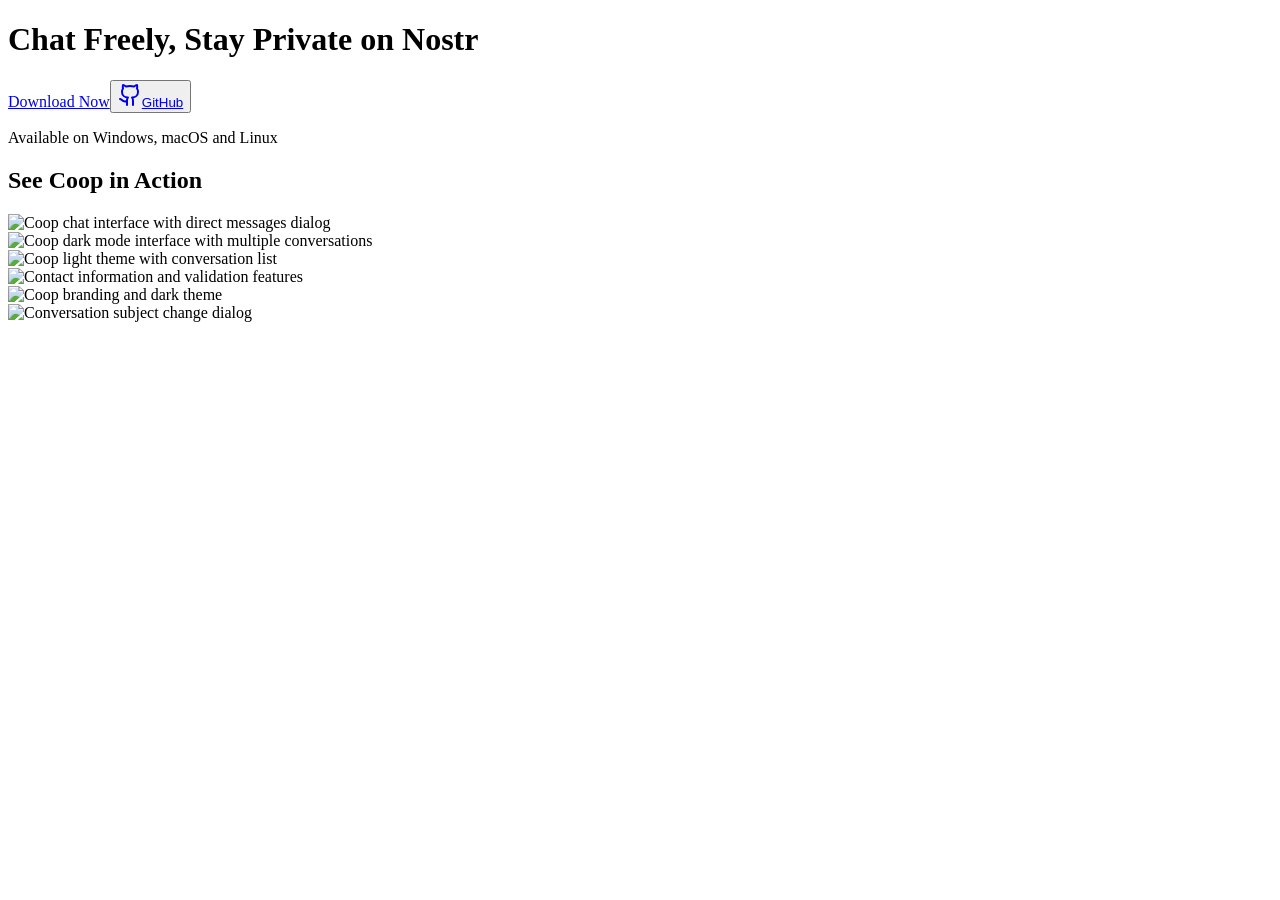
==== out/index.html @ e95bdb91 "." ====
<!DOCTYPE html><html lang="en"><head><meta charSet="utf-8"/><meta name="viewport" content="width=device-width, initial-scale=1"/><link rel="preload" href="/_next/static/media/028c0d39d2e8f589-s.p.woff2" as="font" crossorigin="" type="font/woff2"/><link rel="preload" href="/_next/static/media/5b01f339abf2f1a5.p.woff2" as="font" crossorigin="" type="font/woff2"/><link rel="preload" as="image" href="/screenshots/screenshot-1.png"/><link rel="preload" as="image" href="/screenshots/screenshot-2.png"/><link rel="preload" as="image" href="/screenshots/screenshot-3.png"/><link rel="preload" as="image" href="/screenshots/screenshot-6.png"/><link rel="preload" as="image" href="/screenshots/screenshot-7.png"/><link rel="preload" as="image" href="/screenshots/screenshot-9.png"/><link rel="stylesheet" href="/_next/static/css/0478dc2265b1aeef.css" data-precedence="next"/><link rel="preload" as="script" fetchPriority="low" href="/_next/static/chunks/webpack-ebae457ff4725a7f.js"/><script src="/_next/static/chunks/8490244b-0fd47197f55ae511.js" async=""></script><script src="/_next/static/chunks/571-026e0413d0507c81.js" async=""></script><script src="/_next/static/chunks/main-app-5d0dd6c0edaa45dc.js" async=""></script><script src="/_next/static/chunks/app/page-31d18d0c1e6ae4a9.js" async=""></script><meta name="next-size-adjust" content=""/><title>v0 App</title><meta name="description" content="Created with v0"/><meta name="generator" content="v0.dev"/><style>
html {
  font-family: 'GeistSans', 'GeistSans Fallback';
  --font-sans: __variable_fb8f2c;
  --font-mono: __variable_f910ec;
}
        </style><script src="/_next/static/chunks/polyfills-42372ed130431b0a.js" noModule=""></script></head><body><div class="min-h-screen bg-neutral-50 text-black overflow-hidden relative"><div class="fixed inset-0 opacity-8"><div class="absolute inset-0" style="background-image:url(&#x27;/logo.svg&#x27;);background-size:60px 60px;background-repeat:repeat;transform:rotate(15deg) scale(1.2);transform-origin:center"></div></div><div class="fixed inset-0 bg-neutral-50/80"></div><main class="relative z-10 flex flex-col items-center justify-center min-h-screen px-6 text-center"><div class="max-w-4xl mx-auto"><h1 class="text-2xl md:text-4xl font-black mb-12 leading-tight text-black">Chat Freely,<!-- --> <span class="text-[#FFE629] bg-black px-2 py-1 rounded">Stay Private</span> <!-- -->on Nostr</h1><div class="flex flex-col sm:flex-row gap-2 items-center justify-center mb-6"><a data-slot="button" class="inline-flex items-center justify-center gap-2 whitespace-nowrap disabled:pointer-events-none disabled:opacity-50 [&amp;_svg]:pointer-events-none [&amp;_svg:not([class*=&#x27;size-&#x27;])]:size-4 shrink-0 [&amp;_svg]:shrink-0 outline-none focus-visible:border-ring focus-visible:ring-ring/50 focus-visible:ring-[3px] aria-invalid:ring-destructive/20 dark:aria-invalid:ring-destructive/40 aria-invalid:border-destructive h-10 has-[&gt;svg]:px-4 bg-[#FFE629] hover:bg-[#e6cf24] text-black hover:text-black font-bold text-xl px-12 py-6 rounded-full shadow-2xl transform hover:scale-105 transition-all duration-200 border-2 border-black" href="https://github.com/lumehq/coop/releases/latest">Download Now</a><button data-slot="button" class="inline-flex items-center justify-center gap-2 whitespace-nowrap disabled:pointer-events-none disabled:opacity-50 [&amp;_svg]:pointer-events-none [&amp;_svg:not([class*=&#x27;size-&#x27;])]:size-4 shrink-0 [&amp;_svg]:shrink-0 outline-none focus-visible:border-ring focus-visible:ring-ring/50 focus-visible:ring-[3px] aria-invalid:ring-destructive/20 dark:aria-invalid:ring-destructive/40 aria-invalid:border-destructive dark:bg-input/30 dark:border-input dark:hover:bg-input/50 h-10 has-[&gt;svg]:px-4 bg-black hover:bg-neutral-800 text-white hover:text-white font-bold text-xl px-8 py-6 rounded-full shadow-2xl transform hover:scale-105 transition-all duration-200 border-2 border-black"><a href="https://github.com/lumehq/coop/"><svg xmlns="http://www.w3.org/2000/svg" width="24" height="24" viewBox="0 0 24 24" fill="none" stroke="currentColor" stroke-width="2" stroke-linecap="round" stroke-linejoin="round" class="lucide lucide-github mr-2 h-6 w-6"><path d="M15 22v-4a4.8 4.8 0 0 0-1-3.5c3 0 6-2 6-5.5.08-1.25-.27-2.48-1-3.5.28-1.15.28-2.35 0-3.5 0 0-1 0-3 1.5-2.64-.5-5.36-.5-8 0C6 2 5 2 5 2c-.3 1.15-.3 2.35 0 3.5A5.403 5.403 0 0 0 4 9c0 3.5 3 5.5 6 5.5-.39.49-.68 1.05-.85 1.65-.17.6-.22 1.23-.15 1.85v4"></path><path d="M9 18c-4.51 2-5-2-7-2"></path></svg>GitHub</a></button></div><p class="text-neutral-600 text-xs mt-4">Available on Windows, macOS and Linux</p></div></main><section class="relative z-10 -mt-32 px-6 pb-20"><div class="max-w-7xl mx-auto"><h2 class="text-2xl md:text-3xl font-black text-center mb-8 text-black">See Coop in Action</h2><div class="grid grid-cols-1 md:grid-cols-2 lg:grid-cols-3 gap-8"><div class="group cursor-pointer"><div class="bg-white rounded-2xl shadow-xl overflow-hidden border-2 border-black/10"><img src="/screenshots/screenshot-1.png" alt="Coop chat interface with direct messages dialog" class="w-full h-auto"/></div></div><div class="group cursor-pointer"><div class="bg-white rounded-2xl shadow-xl overflow-hidden border-2 border-black/10"><img src="/screenshots/screenshot-2.png" alt="Coop dark mode interface with multiple conversations" class="w-full h-auto"/></div></div><div class="group cursor-pointer"><div class="bg-white rounded-2xl shadow-xl overflow-hidden border-2 border-black/10"><img src="/screenshots/screenshot-3.png" alt="Coop light theme with conversation list" class="w-full h-auto"/></div></div><div class="group cursor-pointer"><div class="bg-white rounded-2xl shadow-xl overflow-hidden border-2 border-black/10"><img src="/screenshots/screenshot-6.png" alt="Contact information and validation features" class="w-full h-auto"/></div></div><div class="group cursor-pointer"><div class="bg-white rounded-2xl shadow-xl overflow-hidden border-2 border-black/10"><img src="/screenshots/screenshot-7.png" alt="Coop branding and dark theme" class="w-full h-auto"/></div></div><div class="group cursor-pointer"><div class="bg-white rounded-2xl shadow-xl overflow-hidden border-2 border-black/10"><img src="/screenshots/screenshot-9.png" alt="Conversation subject change dialog" class="w-full h-auto"/></div></div></div></div></section></div><script src="/_next/static/chunks/webpack-ebae457ff4725a7f.js" async=""></script><script>(self.__next_f=self.__next_f||[]).push([0])</script><script>self.__next_f.push([1,"1:\"$Sreact.fragment\"\n2:I[464,[],\"\"]\n3:I[6950,[],\"\"]\n4:I[9713,[\"974\",\"static/chunks/app/page-31d18d0c1e6ae4a9.js\"],\"\"]\n5:I[4880,[],\"OutletBoundary\"]\n8:I[4880,[],\"ViewportBoundary\"]\na:I[4880,[],\"MetadataBoundary\"]\nc:I[6751,[],\"\"]\n:HL[\"/_next/static/media/028c0d39d2e8f589-s.p.woff2\",\"font\",{\"crossOrigin\":\"\",\"type\":\"font/woff2\"}]\n:HL[\"/_next/static/media/5b01f339abf2f1a5.p.woff2\",\"font\",{\"crossOrigin\":\"\",\"type\":\"font/woff2\"}]\n:HL[\"/_next/static/css/0478dc2265b1aeef.css\",\"style\"]\n"])</script><script>self.__next_f.push([1,"0:{\"P\":null,\"b\":\"ntquS0pZOosg8OshPXgup\",\"p\":\"\",\"c\":[\"\",\"\"],\"i\":false,\"f\":[[[\"\",{\"children\":[\"__PAGE__\",{}]},\"$undefined\",\"$undefined\",true],[\"\",[\"$\",\"$1\",\"c\",{\"children\":[[[\"$\",\"link\",\"0\",{\"rel\":\"stylesheet\",\"href\":\"/_next/static/css/0478dc2265b1aeef.css\",\"precedence\":\"next\",\"crossOrigin\":\"$undefined\",\"nonce\":\"$undefined\"}]],[\"$\",\"html\",null,{\"lang\":\"en\",\"children\":[[\"$\",\"head\",null,{\"children\":[\"$\",\"style\",null,{\"children\":\"\\nhtml {\\n  font-family: 'GeistSans', 'GeistSans Fallback';\\n  --font-sans: __variable_fb8f2c;\\n  --font-mono: __variable_f910ec;\\n}\\n        \"}]}],[\"$\",\"body\",null,{\"children\":[\"$\",\"$L2\",null,{\"parallelRouterKey\":\"children\",\"error\":\"$undefined\",\"errorStyles\":\"$undefined\",\"errorScripts\":\"$undefined\",\"template\":[\"$\",\"$L3\",null,{}],\"templateStyles\":\"$undefined\",\"templateScripts\":\"$undefined\",\"notFound\":[[[\"$\",\"title\",null,{\"children\":\"404: This page could not be found.\"}],[\"$\",\"div\",null,{\"style\":{\"fontFamily\":\"system-ui,\\\"Segoe UI\\\",Roboto,Helvetica,Arial,sans-serif,\\\"Apple Color Emoji\\\",\\\"Segoe UI Emoji\\\"\",\"height\":\"100vh\",\"textAlign\":\"center\",\"display\":\"flex\",\"flexDirection\":\"column\",\"alignItems\":\"center\",\"justifyContent\":\"center\"},\"children\":[\"$\",\"div\",null,{\"children\":[[\"$\",\"style\",null,{\"dangerouslySetInnerHTML\":{\"__html\":\"body{color:#000;background:#fff;margin:0}.next-error-h1{border-right:1px solid rgba(0,0,0,.3)}@media (prefers-color-scheme:dark){body{color:#fff;background:#000}.next-error-h1{border-right:1px solid rgba(255,255,255,.3)}}\"}}],[\"$\",\"h1\",null,{\"className\":\"next-error-h1\",\"style\":{\"display\":\"inline-block\",\"margin\":\"0 20px 0 0\",\"padding\":\"0 23px 0 0\",\"fontSize\":24,\"fontWeight\":500,\"verticalAlign\":\"top\",\"lineHeight\":\"49px\"},\"children\":404}],[\"$\",\"div\",null,{\"style\":{\"display\":\"inline-block\"},\"children\":[\"$\",\"h2\",null,{\"style\":{\"fontSize\":14,\"fontWeight\":400,\"lineHeight\":\"49px\",\"margin\":0},\"children\":\"This page could not be found.\"}]}]]}]}]],[]],\"forbidden\":\"$undefined\",\"unauthorized\":\"$undefined\"}]}]]}]]}],{\"children\":[\"__PAGE__\",[\"$\",\"$1\",\"c\",{\"children\":[[\"$\",\"div\",null,{\"className\":\"min-h-screen bg-neutral-50 text-black overflow-hidden relative\",\"children\":[[\"$\",\"div\",null,{\"className\":\"fixed inset-0 opacity-8\",\"children\":[\"$\",\"div\",null,{\"className\":\"absolute inset-0\",\"style\":{\"backgroundImage\":\"url('/logo.svg')\",\"backgroundSize\":\"60px 60px\",\"backgroundRepeat\":\"repeat\",\"transform\":\"rotate(15deg) scale(1.2)\",\"transformOrigin\":\"center\"}}]}],[\"$\",\"div\",null,{\"className\":\"fixed inset-0 bg-neutral-50/80\"}],[\"$\",\"main\",null,{\"className\":\"relative z-10 flex flex-col items-center justify-center min-h-screen px-6 text-center\",\"children\":[\"$\",\"div\",null,{\"className\":\"max-w-4xl mx-auto\",\"children\":[[\"$\",\"h1\",null,{\"className\":\"text-2xl md:text-4xl font-black mb-12 leading-tight text-black\",\"children\":[\"Chat Freely,\",\" \",[\"$\",\"span\",null,{\"className\":\"text-[#FFE629] bg-black px-2 py-1 rounded\",\"children\":\"Stay Private\"}],\" \",\"on Nostr\"]}],[\"$\",\"div\",null,{\"className\":\"flex flex-col sm:flex-row gap-2 items-center justify-center mb-6\",\"children\":[[\"$\",\"$L4\",null,{\"href\":\"https://github.com/lumehq/coop/releases/latest\",\"children\":\"Download Now\",\"data-slot\":\"button\",\"className\":\"inline-flex items-center justify-center gap-2 whitespace-nowrap disabled:pointer-events-none disabled:opacity-50 [\u0026_svg]:pointer-events-none [\u0026_svg:not([class*='size-'])]:size-4 shrink-0 [\u0026_svg]:shrink-0 outline-none focus-visible:border-ring focus-visible:ring-ring/50 focus-visible:ring-[3px] aria-invalid:ring-destructive/20 dark:aria-invalid:ring-destructive/40 aria-invalid:border-destructive h-10 has-[\u003esvg]:px-4 bg-[#FFE629] hover:bg-[#e6cf24] text-black hover:text-black font-bold text-xl px-12 py-6 rounded-full shadow-2xl transform hover:scale-105 transition-all duration-200 border-2 border-black\",\"ref\":null}],[\"$\",\"button\",null,{\"data-slot\":\"button\",\"className\":\"inline-flex items-center justify-center gap-2 whitespace-nowrap disabled:pointer-events-none disabled:opacity-50 [\u0026_svg]:pointer-events-none [\u0026_svg:not([class*='size-'])]:size-4 shrink-0 [\u0026_svg]:shrink-0 outline-none focus-visible:border-ring focus-visible:ring-ring/50 focus-visible:ring-[3px] aria-invalid:ring-destructive/20 dark:aria-invalid:ring-destructive/40 aria-invalid:border-destructive dark:bg-input/30 dark:border-input dark:hover:bg-input/50 h-10 has-[\u003esvg]:px-4 bg-black hover:bg-neutral-800 text-white hover:text-white font-bold text-xl px-8 py-6 rounded-full shadow-2xl transform hover:scale-105 transition-all duration-200 border-2 border-black\",\"children\":[\"$\",\"$L4\",null,{\"href\":\"https://github.com/lumehq/coop/\",\"children\":[[\"$\",\"svg\",null,{\"ref\":\"$undefined\",\"xmlns\":\"http://www.w3.org/2000/svg\",\"width\":24,\"height\":24,\"viewBox\":\"0 0 24 24\",\"fill\":\"none\",\"stroke\":\"currentColor\",\"strokeWidth\":2,\"strokeLinecap\":\"round\",\"strokeLinejoin\":\"round\",\"className\":\"lucide lucide-github mr-2 h-6 w-6\",\"children\":[[\"$\",\"path\",\"tonef\",{\"d\":\"M15 22v-4a4.8 4.8 0 0 0-1-3.5c3 0 6-2 6-5.5.08-1.25-.27-2.48-1-3.5.28-1.15.28-2.35 0-3.5 0 0-1 0-3 1.5-2.64-.5-5.36-.5-8 0C6 2 5 2 5 2c-.3 1.15-.3 2.35 0 3.5A5.403 5.403 0 0 0 4 9c0 3.5 3 5.5 6 5.5-.39.49-.68 1.05-.85 1.65-.17.6-.22 1.23-.15 1.85v4\"}],[\"$\",\"path\",\"9comsn\",{\"d\":\"M9 18c-4.51 2-5-2-7-2\"}],\"$undefined\"]}],\"GitHub\"]}]}]]}],[\"$\",\"p\",null,{\"className\":\"text-neutral-600 text-xs mt-4\",\"children\":\"Available on Windows, macOS and Linux\"}]]}]}],[\"$\",\"section\",null,{\"className\":\"relative z-10 -mt-32 px-6 pb-20\",\"children\":[\"$\",\"div\",null,{\"className\":\"max-w-7xl mx-auto\",\"children\":[[\"$\",\"h2\",null,{\"className\":\"text-2xl md:text-3xl font-black text-center mb-8 text-black\",\"children\":\"See Coop in Action\"}],[\"$\",\"div\",null,{\"className\":\"grid grid-cols-1 md:grid-cols-2 lg:grid-cols-3 gap-8\",\"children\":[[\"$\",\"div\",null,{\"className\":\"group cursor-pointer\",\"children\":[\"$\",\"div\",null,{\"className\":\"bg-white rounded-2xl shadow-xl overflow-hidden border-2 border-black/10\",\"children\":[\"$\",\"img\",null,{\"src\":\"/screenshots/screenshot-1.png\",\"alt\":\"Coop chat interface with direct messages dialog\",\"className\":\"w-full h-auto\"}]}]}],[\"$\",\"div\",null,{\"className\":\"group cursor-pointer\",\"children\":[\"$\",\"div\",null,{\"className\":\"bg-white rounded-2xl shadow-xl overflow-hidden border-2 border-black/10\",\"children\":[\"$\",\"img\",null,{\"src\":\"/screenshots/screenshot-2.png\",\"alt\":\"Coop dark mode interface with multiple conversations\",\"className\":\"w-full h-auto\"}]}]}],[\"$\",\"div\",null,{\"className\":\"group cursor-pointer\",\"children\":[\"$\",\"div\",null,{\"className\":\"bg-white rounded-2xl shadow-xl overflow-hidden border-2 border-black/10\",\"children\":[\"$\",\"img\",null,{\"src\":\"/screenshots/screenshot-3.png\",\"alt\":\"Coop light theme with conversation list\",\"className\":\"w-full h-auto\"}]}]}],[\"$\",\"div\",null,{\"className\":\"group cursor-pointer\",\"children\":[\"$\",\"div\",null,{\"className\":\"bg-white rounded-2xl shadow-xl overflow-hidden border-2 border-black/10\",\"children\":[\"$\",\"img\",null,{\"src\":\"/screenshots/screenshot-6.png\",\"alt\":\"Contact information and validation features\",\"className\":\"w-full h-auto\"}]}]}],[\"$\",\"div\",null,{\"className\":\"group cursor-pointer\",\"children\":[\"$\",\"div\",null,{\"className\":\"bg-white rounded-2xl shadow-xl overflow-hidden border-2 border-black/10\",\"children\":[\"$\",\"img\",null,{\"src\":\"/screenshots/screenshot-7.png\",\"alt\":\"Coop branding and dark theme\",\"className\":\"w-full h-auto\"}]}]}],[\"$\",\"div\",null,{\"className\":\"group cursor-pointer\",\"children\":[\"$\",\"div\",null,{\"className\":\"bg-white rounded-2xl shadow-xl overflow-hidden border-2 border-black/10\",\"children\":[\"$\",\"img\",null,{\"src\":\"/screenshots/screenshot-9.png\",\"alt\":\"Conversation subject change dialog\",\"className\":\"w-full h-auto\"}]}]}]]}]]}]}]]}],\"$undefined\",null,[\"$\",\"$L5\",null,{\"children\":[\"$L6\",\"$L7\",null]}]]}],{},null,false]},null,false],[\"$\",\"$1\",\"h\",{\"children\":[null,[\"$\",\"$1\",\"sdd0QZXU-H7Oq3uUGcKxk\",{\"children\":[[\"$\",\"$L8\",null,{\"children\":\"$L9\"}],[\"$\",\"meta\",null,{\"name\":\"next-size-adjust\",\"content\":\"\"}]]}],[\"$\",\"$La\",null,{\"children\":\"$Lb\"}]]}],false]],\"m\":\"$undefined\",\"G\":[\"$c\",\"$undefined\"],\"s\":false,\"S\":true}\n"])</script><script>self.__next_f.push([1,"9:[[\"$\",\"meta\",\"0\",{\"charSet\":\"utf-8\"}],[\"$\",\"meta\",\"1\",{\"name\":\"viewport\",\"content\":\"width=device-width, initial-scale=1\"}]]\n6:null\n"])</script><script>self.__next_f.push([1,"7:null\nb:[[\"$\",\"title\",\"0\",{\"children\":\"v0 App\"}],[\"$\",\"meta\",\"1\",{\"name\":\"description\",\"content\":\"Created with v0\"}],[\"$\",\"meta\",\"2\",{\"name\":\"generator\",\"content\":\"v0.dev\"}]]\n"])</script></body></html>
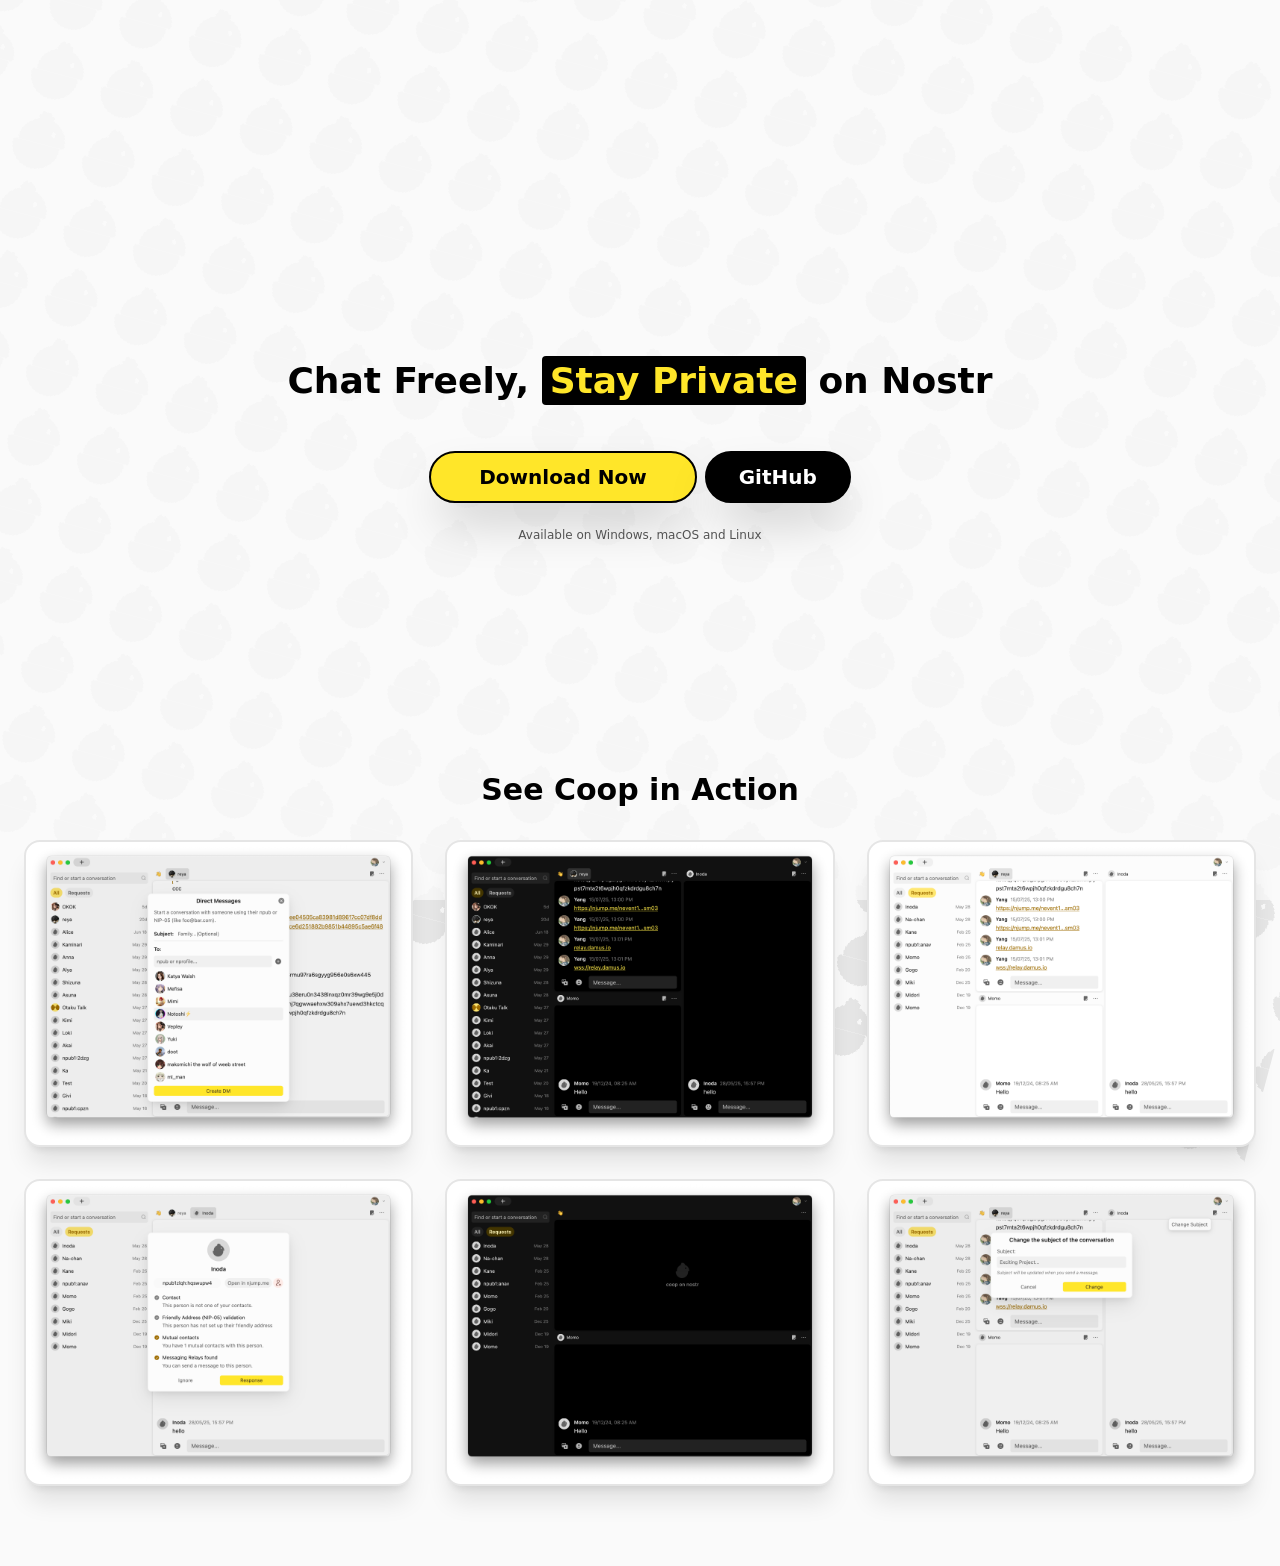
==== commit d8793112: "." ====
--- a/out/index.html
+++ b/out/index.html
@@ -1,7 +1 @@
-<!DOCTYPE html><html lang="en"><head><meta charSet="utf-8"/><meta name="viewport" content="width=device-width, initial-scale=1"/><link rel="preload" href="/_next/static/media/028c0d39d2e8f589-s.p.woff2" as="font" crossorigin="" type="font/woff2"/><link rel="preload" href="/_next/static/media/5b01f339abf2f1a5.p.woff2" as="font" crossorigin="" type="font/woff2"/><link rel="preload" as="image" href="/screenshots/screenshot-1.png"/><link rel="preload" as="image" href="/screenshots/screenshot-2.png"/><link rel="preload" as="image" href="/screenshots/screenshot-3.png"/><link rel="preload" as="image" href="/screenshots/screenshot-6.png"/><link rel="preload" as="image" href="/screenshots/screenshot-7.png"/><link rel="preload" as="image" href="/screenshots/screenshot-9.png"/><link rel="stylesheet" href="/_next/static/css/0478dc2265b1aeef.css" data-precedence="next"/><link rel="preload" as="script" fetchPriority="low" href="/_next/static/chunks/webpack-ebae457ff4725a7f.js"/><script src="/_next/static/chunks/8490244b-0fd47197f55ae511.js" async=""></script><script src="/_next/static/chunks/571-026e0413d0507c81.js" async=""></script><script src="/_next/static/chunks/main-app-5d0dd6c0edaa45dc.js" async=""></script><script src="/_next/static/chunks/app/page-31d18d0c1e6ae4a9.js" async=""></script><meta name="next-size-adjust" content=""/><title>v0 App</title><meta name="description" content="Created with v0"/><meta name="generator" content="v0.dev"/><style>
-html {
-  font-family: 'GeistSans', 'GeistSans Fallback';
-  --font-sans: __variable_fb8f2c;
-  --font-mono: __variable_f910ec;
-}
-        </style><script src="/_next/static/chunks/polyfills-42372ed130431b0a.js" noModule=""></script></head><body><div class="min-h-screen bg-neutral-50 text-black overflow-hidden relative"><div class="fixed inset-0 opacity-8"><div class="absolute inset-0" style="background-image:url(&#x27;/logo.svg&#x27;);background-size:60px 60px;background-repeat:repeat;transform:rotate(15deg) scale(1.2);transform-origin:center"></div></div><div class="fixed inset-0 bg-neutral-50/80"></div><main class="relative z-10 flex flex-col items-center justify-center min-h-screen px-6 text-center"><div class="max-w-4xl mx-auto"><h1 class="text-2xl md:text-4xl font-black mb-12 leading-tight text-black">Chat Freely,<!-- --> <span class="text-[#FFE629] bg-black px-2 py-1 rounded">Stay Private</span> <!-- -->on Nostr</h1><div class="flex flex-col sm:flex-row gap-2 items-center justify-center mb-6"><a data-slot="button" class="inline-flex items-center justify-center gap-2 whitespace-nowrap disabled:pointer-events-none disabled:opacity-50 [&amp;_svg]:pointer-events-none [&amp;_svg:not([class*=&#x27;size-&#x27;])]:size-4 shrink-0 [&amp;_svg]:shrink-0 outline-none focus-visible:border-ring focus-visible:ring-ring/50 focus-visible:ring-[3px] aria-invalid:ring-destructive/20 dark:aria-invalid:ring-destructive/40 aria-invalid:border-destructive h-10 has-[&gt;svg]:px-4 bg-[#FFE629] hover:bg-[#e6cf24] text-black hover:text-black font-bold text-xl px-12 py-6 rounded-full shadow-2xl transform hover:scale-105 transition-all duration-200 border-2 border-black" href="https://github.com/lumehq/coop/releases/latest">Download Now</a><button data-slot="button" class="inline-flex items-center justify-center gap-2 whitespace-nowrap disabled:pointer-events-none disabled:opacity-50 [&amp;_svg]:pointer-events-none [&amp;_svg:not([class*=&#x27;size-&#x27;])]:size-4 shrink-0 [&amp;_svg]:shrink-0 outline-none focus-visible:border-ring focus-visible:ring-ring/50 focus-visible:ring-[3px] aria-invalid:ring-destructive/20 dark:aria-invalid:ring-destructive/40 aria-invalid:border-destructive dark:bg-input/30 dark:border-input dark:hover:bg-input/50 h-10 has-[&gt;svg]:px-4 bg-black hover:bg-neutral-800 text-white hover:text-white font-bold text-xl px-8 py-6 rounded-full shadow-2xl transform hover:scale-105 transition-all duration-200 border-2 border-black"><a href="https://github.com/lumehq/coop/"><svg xmlns="http://www.w3.org/2000/svg" width="24" height="24" viewBox="0 0 24 24" fill="none" stroke="currentColor" stroke-width="2" stroke-linecap="round" stroke-linejoin="round" class="lucide lucide-github mr-2 h-6 w-6"><path d="M15 22v-4a4.8 4.8 0 0 0-1-3.5c3 0 6-2 6-5.5.08-1.25-.27-2.48-1-3.5.28-1.15.28-2.35 0-3.5 0 0-1 0-3 1.5-2.64-.5-5.36-.5-8 0C6 2 5 2 5 2c-.3 1.15-.3 2.35 0 3.5A5.403 5.403 0 0 0 4 9c0 3.5 3 5.5 6 5.5-.39.49-.68 1.05-.85 1.65-.17.6-.22 1.23-.15 1.85v4"></path><path d="M9 18c-4.51 2-5-2-7-2"></path></svg>GitHub</a></button></div><p class="text-neutral-600 text-xs mt-4">Available on Windows, macOS and Linux</p></div></main><section class="relative z-10 -mt-32 px-6 pb-20"><div class="max-w-7xl mx-auto"><h2 class="text-2xl md:text-3xl font-black text-center mb-8 text-black">See Coop in Action</h2><div class="grid grid-cols-1 md:grid-cols-2 lg:grid-cols-3 gap-8"><div class="group cursor-pointer"><div class="bg-white rounded-2xl shadow-xl overflow-hidden border-2 border-black/10"><img src="/screenshots/screenshot-1.png" alt="Coop chat interface with direct messages dialog" class="w-full h-auto"/></div></div><div class="group cursor-pointer"><div class="bg-white rounded-2xl shadow-xl overflow-hidden border-2 border-black/10"><img src="/screenshots/screenshot-2.png" alt="Coop dark mode interface with multiple conversations" class="w-full h-auto"/></div></div><div class="group cursor-pointer"><div class="bg-white rounded-2xl shadow-xl overflow-hidden border-2 border-black/10"><img src="/screenshots/screenshot-3.png" alt="Coop light theme with conversation list" class="w-full h-auto"/></div></div><div class="group cursor-pointer"><div class="bg-white rounded-2xl shadow-xl overflow-hidden border-2 border-black/10"><img src="/screenshots/screenshot-6.png" alt="Contact information and validation features" class="w-full h-auto"/></div></div><div class="group cursor-pointer"><div class="bg-white rounded-2xl shadow-xl overflow-hidden border-2 border-black/10"><img src="/screenshots/screenshot-7.png" alt="Coop branding and dark theme" class="w-full h-auto"/></div></div><div class="group cursor-pointer"><div class="bg-white rounded-2xl shadow-xl overflow-hidden border-2 border-black/10"><img src="/screenshots/screenshot-9.png" alt="Conversation subject change dialog" class="w-full h-auto"/></div></div></div></div></section></div><script src="/_next/static/chunks/webpack-ebae457ff4725a7f.js" async=""></script><script>(self.__next_f=self.__next_f||[]).push([0])</script><script>self.__next_f.push([1,"1:\"$Sreact.fragment\"\n2:I[464,[],\"\"]\n3:I[6950,[],\"\"]\n4:I[9713,[\"974\",\"static/chunks/app/page-31d18d0c1e6ae4a9.js\"],\"\"]\n5:I[4880,[],\"OutletBoundary\"]\n8:I[4880,[],\"ViewportBoundary\"]\na:I[4880,[],\"MetadataBoundary\"]\nc:I[6751,[],\"\"]\n:HL[\"/_next/static/media/028c0d39d2e8f589-s.p.woff2\",\"font\",{\"crossOrigin\":\"\",\"type\":\"font/woff2\"}]\n:HL[\"/_next/static/media/5b01f339abf2f1a5.p.woff2\",\"font\",{\"crossOrigin\":\"\",\"type\":\"font/woff2\"}]\n:HL[\"/_next/static/css/0478dc2265b1aeef.css\",\"style\"]\n"])</script><script>self.__next_f.push([1,"0:{\"P\":null,\"b\":\"ntquS0pZOosg8OshPXgup\",\"p\":\"\",\"c\":[\"\",\"\"],\"i\":false,\"f\":[[[\"\",{\"children\":[\"__PAGE__\",{}]},\"$undefined\",\"$undefined\",true],[\"\",[\"$\",\"$1\",\"c\",{\"children\":[[[\"$\",\"link\",\"0\",{\"rel\":\"stylesheet\",\"href\":\"/_next/static/css/0478dc2265b1aeef.css\",\"precedence\":\"next\",\"crossOrigin\":\"$undefined\",\"nonce\":\"$undefined\"}]],[\"$\",\"html\",null,{\"lang\":\"en\",\"children\":[[\"$\",\"head\",null,{\"children\":[\"$\",\"style\",null,{\"children\":\"\\nhtml {\\n  font-family: 'GeistSans', 'GeistSans Fallback';\\n  --font-sans: __variable_fb8f2c;\\n  --font-mono: __variable_f910ec;\\n}\\n        \"}]}],[\"$\",\"body\",null,{\"children\":[\"$\",\"$L2\",null,{\"parallelRouterKey\":\"children\",\"error\":\"$undefined\",\"errorStyles\":\"$undefined\",\"errorScripts\":\"$undefined\",\"template\":[\"$\",\"$L3\",null,{}],\"templateStyles\":\"$undefined\",\"templateScripts\":\"$undefined\",\"notFound\":[[[\"$\",\"title\",null,{\"children\":\"404: This page could not be found.\"}],[\"$\",\"div\",null,{\"style\":{\"fontFamily\":\"system-ui,\\\"Segoe UI\\\",Roboto,Helvetica,Arial,sans-serif,\\\"Apple Color Emoji\\\",\\\"Segoe UI Emoji\\\"\",\"height\":\"100vh\",\"textAlign\":\"center\",\"display\":\"flex\",\"flexDirection\":\"column\",\"alignItems\":\"center\",\"justifyContent\":\"center\"},\"children\":[\"$\",\"div\",null,{\"children\":[[\"$\",\"style\",null,{\"dangerouslySetInnerHTML\":{\"__html\":\"body{color:#000;background:#fff;margin:0}.next-error-h1{border-right:1px solid rgba(0,0,0,.3)}@media (prefers-color-scheme:dark){body{color:#fff;background:#000}.next-error-h1{border-right:1px solid rgba(255,255,255,.3)}}\"}}],[\"$\",\"h1\",null,{\"className\":\"next-error-h1\",\"style\":{\"display\":\"inline-block\",\"margin\":\"0 20px 0 0\",\"padding\":\"0 23px 0 0\",\"fontSize\":24,\"fontWeight\":500,\"verticalAlign\":\"top\",\"lineHeight\":\"49px\"},\"children\":404}],[\"$\",\"div\",null,{\"style\":{\"display\":\"inline-block\"},\"children\":[\"$\",\"h2\",null,{\"style\":{\"fontSize\":14,\"fontWeight\":400,\"lineHeight\":\"49px\",\"margin\":0},\"children\":\"This page could not be found.\"}]}]]}]}]],[]],\"forbidden\":\"$undefined\",\"unauthorized\":\"$undefined\"}]}]]}]]}],{\"children\":[\"__PAGE__\",[\"$\",\"$1\",\"c\",{\"children\":[[\"$\",\"div\",null,{\"className\":\"min-h-screen bg-neutral-50 text-black overflow-hidden relative\",\"children\":[[\"$\",\"div\",null,{\"className\":\"fixed inset-0 opacity-8\",\"children\":[\"$\",\"div\",null,{\"className\":\"absolute inset-0\",\"style\":{\"backgroundImage\":\"url('/logo.svg')\",\"backgroundSize\":\"60px 60px\",\"backgroundRepeat\":\"repeat\",\"transform\":\"rotate(15deg) scale(1.2)\",\"transformOrigin\":\"center\"}}]}],[\"$\",\"div\",null,{\"className\":\"fixed inset-0 bg-neutral-50/80\"}],[\"$\",\"main\",null,{\"className\":\"relative z-10 flex flex-col items-center justify-center min-h-screen px-6 text-center\",\"children\":[\"$\",\"div\",null,{\"className\":\"max-w-4xl mx-auto\",\"children\":[[\"$\",\"h1\",null,{\"className\":\"text-2xl md:text-4xl font-black mb-12 leading-tight text-black\",\"children\":[\"Chat Freely,\",\" \",[\"$\",\"span\",null,{\"className\":\"text-[#FFE629] bg-black px-2 py-1 rounded\",\"children\":\"Stay Private\"}],\" \",\"on Nostr\"]}],[\"$\",\"div\",null,{\"className\":\"flex flex-col sm:flex-row gap-2 items-center justify-center mb-6\",\"children\":[[\"$\",\"$L4\",null,{\"href\":\"https://github.com/lumehq/coop/releases/latest\",\"children\":\"Download Now\",\"data-slot\":\"button\",\"className\":\"inline-flex items-center justify-center gap-2 whitespace-nowrap disabled:pointer-events-none disabled:opacity-50 [\u0026_svg]:pointer-events-none [\u0026_svg:not([class*='size-'])]:size-4 shrink-0 [\u0026_svg]:shrink-0 outline-none focus-visible:border-ring focus-visible:ring-ring/50 focus-visible:ring-[3px] aria-invalid:ring-destructive/20 dark:aria-invalid:ring-destructive/40 aria-invalid:border-destructive h-10 has-[\u003esvg]:px-4 bg-[#FFE629] hover:bg-[#e6cf24] text-black hover:text-black font-bold text-xl px-12 py-6 rounded-full shadow-2xl transform hover:scale-105 transition-all duration-200 border-2 border-black\",\"ref\":null}],[\"$\",\"button\",null,{\"data-slot\":\"button\",\"className\":\"inline-flex items-center justify-center gap-2 whitespace-nowrap disabled:pointer-events-none disabled:opacity-50 [\u0026_svg]:pointer-events-none [\u0026_svg:not([class*='size-'])]:size-4 shrink-0 [\u0026_svg]:shrink-0 outline-none focus-visible:border-ring focus-visible:ring-ring/50 focus-visible:ring-[3px] aria-invalid:ring-destructive/20 dark:aria-invalid:ring-destructive/40 aria-invalid:border-destructive dark:bg-input/30 dark:border-input dark:hover:bg-input/50 h-10 has-[\u003esvg]:px-4 bg-black hover:bg-neutral-800 text-white hover:text-white font-bold text-xl px-8 py-6 rounded-full shadow-2xl transform hover:scale-105 transition-all duration-200 border-2 border-black\",\"children\":[\"$\",\"$L4\",null,{\"href\":\"https://github.com/lumehq/coop/\",\"children\":[[\"$\",\"svg\",null,{\"ref\":\"$undefined\",\"xmlns\":\"http://www.w3.org/2000/svg\",\"width\":24,\"height\":24,\"viewBox\":\"0 0 24 24\",\"fill\":\"none\",\"stroke\":\"currentColor\",\"strokeWidth\":2,\"strokeLinecap\":\"round\",\"strokeLinejoin\":\"round\",\"className\":\"lucide lucide-github mr-2 h-6 w-6\",\"children\":[[\"$\",\"path\",\"tonef\",{\"d\":\"M15 22v-4a4.8 4.8 0 0 0-1-3.5c3 0 6-2 6-5.5.08-1.25-.27-2.48-1-3.5.28-1.15.28-2.35 0-3.5 0 0-1 0-3 1.5-2.64-.5-5.36-.5-8 0C6 2 5 2 5 2c-.3 1.15-.3 2.35 0 3.5A5.403 5.403 0 0 0 4 9c0 3.5 3 5.5 6 5.5-.39.49-.68 1.05-.85 1.65-.17.6-.22 1.23-.15 1.85v4\"}],[\"$\",\"path\",\"9comsn\",{\"d\":\"M9 18c-4.51 2-5-2-7-2\"}],\"$undefined\"]}],\"GitHub\"]}]}]]}],[\"$\",\"p\",null,{\"className\":\"text-neutral-600 text-xs mt-4\",\"children\":\"Available on Windows, macOS and Linux\"}]]}]}],[\"$\",\"section\",null,{\"className\":\"relative z-10 -mt-32 px-6 pb-20\",\"children\":[\"$\",\"div\",null,{\"className\":\"max-w-7xl mx-auto\",\"children\":[[\"$\",\"h2\",null,{\"className\":\"text-2xl md:text-3xl font-black text-center mb-8 text-black\",\"children\":\"See Coop in Action\"}],[\"$\",\"div\",null,{\"className\":\"grid grid-cols-1 md:grid-cols-2 lg:grid-cols-3 gap-8\",\"children\":[[\"$\",\"div\",null,{\"className\":\"group cursor-pointer\",\"children\":[\"$\",\"div\",null,{\"className\":\"bg-white rounded-2xl shadow-xl overflow-hidden border-2 border-black/10\",\"children\":[\"$\",\"img\",null,{\"src\":\"/screenshots/screenshot-1.png\",\"alt\":\"Coop chat interface with direct messages dialog\",\"className\":\"w-full h-auto\"}]}]}],[\"$\",\"div\",null,{\"className\":\"group cursor-pointer\",\"children\":[\"$\",\"div\",null,{\"className\":\"bg-white rounded-2xl shadow-xl overflow-hidden border-2 border-black/10\",\"children\":[\"$\",\"img\",null,{\"src\":\"/screenshots/screenshot-2.png\",\"alt\":\"Coop dark mode interface with multiple conversations\",\"className\":\"w-full h-auto\"}]}]}],[\"$\",\"div\",null,{\"className\":\"group cursor-pointer\",\"children\":[\"$\",\"div\",null,{\"className\":\"bg-white rounded-2xl shadow-xl overflow-hidden border-2 border-black/10\",\"children\":[\"$\",\"img\",null,{\"src\":\"/screenshots/screenshot-3.png\",\"alt\":\"Coop light theme with conversation list\",\"className\":\"w-full h-auto\"}]}]}],[\"$\",\"div\",null,{\"className\":\"group cursor-pointer\",\"children\":[\"$\",\"div\",null,{\"className\":\"bg-white rounded-2xl shadow-xl overflow-hidden border-2 border-black/10\",\"children\":[\"$\",\"img\",null,{\"src\":\"/screenshots/screenshot-6.png\",\"alt\":\"Contact information and validation features\",\"className\":\"w-full h-auto\"}]}]}],[\"$\",\"div\",null,{\"className\":\"group cursor-pointer\",\"children\":[\"$\",\"div\",null,{\"className\":\"bg-white rounded-2xl shadow-xl overflow-hidden border-2 border-black/10\",\"children\":[\"$\",\"img\",null,{\"src\":\"/screenshots/screenshot-7.png\",\"alt\":\"Coop branding and dark theme\",\"className\":\"w-full h-auto\"}]}]}],[\"$\",\"div\",null,{\"className\":\"group cursor-pointer\",\"children\":[\"$\",\"div\",null,{\"className\":\"bg-white rounded-2xl shadow-xl overflow-hidden border-2 border-black/10\",\"children\":[\"$\",\"img\",null,{\"src\":\"/screenshots/screenshot-9.png\",\"alt\":\"Conversation subject change dialog\",\"className\":\"w-full h-auto\"}]}]}]]}]]}]}]]}],\"$undefined\",null,[\"$\",\"$L5\",null,{\"children\":[\"$L6\",\"$L7\",null]}]]}],{},null,false]},null,false],[\"$\",\"$1\",\"h\",{\"children\":[null,[\"$\",\"$1\",\"sdd0QZXU-H7Oq3uUGcKxk\",{\"children\":[[\"$\",\"$L8\",null,{\"children\":\"$L9\"}],[\"$\",\"meta\",null,{\"name\":\"next-size-adjust\",\"content\":\"\"}]]}],[\"$\",\"$La\",null,{\"children\":\"$Lb\"}]]}],false]],\"m\":\"$undefined\",\"G\":[\"$c\",\"$undefined\"],\"s\":false,\"S\":true}\n"])</script><script>self.__next_f.push([1,"9:[[\"$\",\"meta\",\"0\",{\"charSet\":\"utf-8\"}],[\"$\",\"meta\",\"1\",{\"name\":\"viewport\",\"content\":\"width=device-width, initial-scale=1\"}]]\n6:null\n"])</script><script>self.__next_f.push([1,"7:null\nb:[[\"$\",\"title\",\"0\",{\"children\":\"v0 App\"}],[\"$\",\"meta\",\"1\",{\"name\":\"description\",\"content\":\"Created with v0\"}],[\"$\",\"meta\",\"2\",{\"name\":\"generator\",\"content\":\"v0.dev\"}]]\n"])</script></body></html>+<!DOCTYPE html><html lang="en"><head><meta charSet="utf-8"/><meta name="viewport" content="width=device-width, initial-scale=1"/><link rel="preload" as="image" href="./screenshots/screenshot-1.png"/><link rel="preload" as="image" href="./screenshots/screenshot-2.png"/><link rel="preload" as="image" href="./screenshots/screenshot-3.png"/><link rel="preload" as="image" href="./screenshots/screenshot-6.png"/><link rel="preload" as="image" href="./screenshots/screenshot-7.png"/><link rel="preload" as="image" href="./screenshots/screenshot-9.png"/><link rel="stylesheet" href="./_next/static/css/f15eeded5eaf8bce.css" data-precedence="next"/><link rel="preload" as="script" fetchPriority="low" href="./_next/static/chunks/webpack-acaf234e067f164f.js"/><script src="./_next/static/chunks/8490244b-0fd47197f55ae511.js" async=""></script><script src="./_next/static/chunks/571-026e0413d0507c81.js" async=""></script><script src="./_next/static/chunks/main-app-5d0dd6c0edaa45dc.js" async=""></script><script src="./_next/static/chunks/app/page-31d18d0c1e6ae4a9.js" async=""></script><title>Coop</title><meta name="description" content="Chat Freely, Stay Private on Nostr."/><script src="./_next/static/chunks/polyfills-42372ed130431b0a.js" noModule=""></script></head><body><div class="min-h-screen bg-neutral-50 text-black overflow-hidden relative"><div class="fixed inset-0 opacity-8"><div class="absolute inset-0" style="background-image:url(&#x27;./logo.svg&#x27;);background-size:60px 60px;background-repeat:repeat;transform:rotate(15deg) scale(1.2);transform-origin:center"></div></div><div class="fixed inset-0 bg-neutral-50/80"></div><main class="relative z-10 flex flex-col items-center justify-center min-h-screen px-6 text-center"><div class="max-w-4xl mx-auto"><h1 class="text-2xl md:text-4xl font-black mb-12 leading-tight text-black">Chat Freely,<!-- --> <span class="text-[#FFE629] bg-black px-2 py-1 rounded">Stay Private</span> <!-- -->on Nostr</h1><div class="flex flex-col sm:flex-row gap-2 items-center justify-center mb-6"><a data-slot="button" class="inline-flex items-center justify-center gap-2 whitespace-nowrap disabled:pointer-events-none disabled:opacity-50 [&amp;_svg]:pointer-events-none [&amp;_svg:not([class*=&#x27;size-&#x27;])]:size-4 shrink-0 [&amp;_svg]:shrink-0 outline-none focus-visible:border-ring focus-visible:ring-ring/50 focus-visible:ring-[3px] aria-invalid:ring-destructive/20 dark:aria-invalid:ring-destructive/40 aria-invalid:border-destructive h-10 has-[&gt;svg]:px-4 bg-[#FFE629] hover:bg-[#e6cf24] text-black hover:text-black font-bold text-xl px-12 py-6 rounded-full shadow-2xl transform hover:scale-105 transition-all duration-200 border-2 border-black" href="https://github.com/lumehq/coop/releases/latest">Download Now</a><button data-slot="button" class="inline-flex items-center justify-center gap-2 whitespace-nowrap disabled:pointer-events-none disabled:opacity-50 [&amp;_svg]:pointer-events-none [&amp;_svg:not([class*=&#x27;size-&#x27;])]:size-4 shrink-0 [&amp;_svg]:shrink-0 outline-none focus-visible:border-ring focus-visible:ring-ring/50 focus-visible:ring-[3px] aria-invalid:ring-destructive/20 dark:aria-invalid:ring-destructive/40 aria-invalid:border-destructive dark:bg-input/30 dark:border-input dark:hover:bg-input/50 h-10 has-[&gt;svg]:px-4 bg-black hover:bg-neutral-800 text-white hover:text-white font-bold text-xl px-8 py-6 rounded-full shadow-2xl transform hover:scale-105 transition-all duration-200 border-2 border-black"><a href="https://github.com/lumehq/coop/">GitHub</a></button></div><p class="text-neutral-600 text-xs mt-4">Available on Windows, macOS and Linux</p></div></main><section class="relative z-10 -mt-32 px-6 pb-20"><div class="max-w-7xl mx-auto"><h2 class="text-2xl md:text-3xl font-black text-center mb-8 text-black">See Coop in Action</h2><div class="grid grid-cols-1 md:grid-cols-2 lg:grid-cols-3 gap-8"><div class="group cursor-pointer"><div class="bg-white rounded-2xl shadow-xl overflow-hidden border-2 border-black/10"><img src="./screenshots/screenshot-1.png" alt="Coop chat interface with direct messages dialog" class="w-full h-auto"/></div></div><div class="group cursor-pointer"><div class="bg-white rounded-2xl shadow-xl overflow-hidden border-2 border-black/10"><img src="./screenshots/screenshot-2.png" alt="Coop dark mode interface with multiple conversations" class="w-full h-auto"/></div></div><div class="group cursor-pointer"><div class="bg-white rounded-2xl shadow-xl overflow-hidden border-2 border-black/10"><img src="./screenshots/screenshot-3.png" alt="Coop light theme with conversation list" class="w-full h-auto"/></div></div><div class="group cursor-pointer"><div class="bg-white rounded-2xl shadow-xl overflow-hidden border-2 border-black/10"><img src="./screenshots/screenshot-6.png" alt="Contact information and validation features" class="w-full h-auto"/></div></div><div class="group cursor-pointer"><div class="bg-white rounded-2xl shadow-xl overflow-hidden border-2 border-black/10"><img src="./screenshots/screenshot-7.png" alt="Coop branding and dark theme" class="w-full h-auto"/></div></div><div class="group cursor-pointer"><div class="bg-white rounded-2xl shadow-xl overflow-hidden border-2 border-black/10"><img src="./screenshots/screenshot-9.png" alt="Conversation subject change dialog" class="w-full h-auto"/></div></div></div></div></section></div><script src="./_next/static/chunks/webpack-acaf234e067f164f.js" async=""></script><script>(self.__next_f=self.__next_f||[]).push([0])</script><script>self.__next_f.push([1,"1:\"$Sreact.fragment\"\n2:I[464,[],\"\"]\n3:I[6950,[],\"\"]\n4:I[9713,[\"974\",\"static/chunks/app/page-31d18d0c1e6ae4a9.js\"],\"\"]\n5:I[4880,[],\"OutletBoundary\"]\n8:I[4880,[],\"ViewportBoundary\"]\na:I[4880,[],\"MetadataBoundary\"]\nc:I[6751,[],\"\"]\n:HL[\"./_next/static/css/f15eeded5eaf8bce.css\",\"style\"]\n"])</script><script>self.__next_f.push([1,"0:{\"P\":null,\"b\":\"GdpuJgz6tg_W8TDkI-t38\",\"p\":\".\",\"c\":[\"\",\"\"],\"i\":false,\"f\":[[[\"\",{\"children\":[\"__PAGE__\",{}]},\"$undefined\",\"$undefined\",true],[\"\",[\"$\",\"$1\",\"c\",{\"children\":[[[\"$\",\"link\",\"0\",{\"rel\":\"stylesheet\",\"href\":\"./_next/static/css/f15eeded5eaf8bce.css\",\"precedence\":\"next\",\"crossOrigin\":\"$undefined\",\"nonce\":\"$undefined\"}]],[\"$\",\"html\",null,{\"lang\":\"en\",\"children\":[[\"$\",\"head\",null,{}],[\"$\",\"body\",null,{\"children\":[\"$\",\"$L2\",null,{\"parallelRouterKey\":\"children\",\"error\":\"$undefined\",\"errorStyles\":\"$undefined\",\"errorScripts\":\"$undefined\",\"template\":[\"$\",\"$L3\",null,{}],\"templateStyles\":\"$undefined\",\"templateScripts\":\"$undefined\",\"notFound\":[[[\"$\",\"title\",null,{\"children\":\"404: This page could not be found.\"}],[\"$\",\"div\",null,{\"style\":{\"fontFamily\":\"system-ui,\\\"Segoe UI\\\",Roboto,Helvetica,Arial,sans-serif,\\\"Apple Color Emoji\\\",\\\"Segoe UI Emoji\\\"\",\"height\":\"100vh\",\"textAlign\":\"center\",\"display\":\"flex\",\"flexDirection\":\"column\",\"alignItems\":\"center\",\"justifyContent\":\"center\"},\"children\":[\"$\",\"div\",null,{\"children\":[[\"$\",\"style\",null,{\"dangerouslySetInnerHTML\":{\"__html\":\"body{color:#000;background:#fff;margin:0}.next-error-h1{border-right:1px solid rgba(0,0,0,.3)}@media (prefers-color-scheme:dark){body{color:#fff;background:#000}.next-error-h1{border-right:1px solid rgba(255,255,255,.3)}}\"}}],[\"$\",\"h1\",null,{\"className\":\"next-error-h1\",\"style\":{\"display\":\"inline-block\",\"margin\":\"0 20px 0 0\",\"padding\":\"0 23px 0 0\",\"fontSize\":24,\"fontWeight\":500,\"verticalAlign\":\"top\",\"lineHeight\":\"49px\"},\"children\":404}],[\"$\",\"div\",null,{\"style\":{\"display\":\"inline-block\"},\"children\":[\"$\",\"h2\",null,{\"style\":{\"fontSize\":14,\"fontWeight\":400,\"lineHeight\":\"49px\",\"margin\":0},\"children\":\"This page could not be found.\"}]}]]}]}]],[]],\"forbidden\":\"$undefined\",\"unauthorized\":\"$undefined\"}]}]]}]]}],{\"children\":[\"__PAGE__\",[\"$\",\"$1\",\"c\",{\"children\":[[\"$\",\"div\",null,{\"className\":\"min-h-screen bg-neutral-50 text-black overflow-hidden relative\",\"children\":[[\"$\",\"div\",null,{\"className\":\"fixed inset-0 opacity-8\",\"children\":[\"$\",\"div\",null,{\"className\":\"absolute inset-0\",\"style\":{\"backgroundImage\":\"url('./logo.svg')\",\"backgroundSize\":\"60px 60px\",\"backgroundRepeat\":\"repeat\",\"transform\":\"rotate(15deg) scale(1.2)\",\"transformOrigin\":\"center\"}}]}],[\"$\",\"div\",null,{\"className\":\"fixed inset-0 bg-neutral-50/80\"}],[\"$\",\"main\",null,{\"className\":\"relative z-10 flex flex-col items-center justify-center min-h-screen px-6 text-center\",\"children\":[\"$\",\"div\",null,{\"className\":\"max-w-4xl mx-auto\",\"children\":[[\"$\",\"h1\",null,{\"className\":\"text-2xl md:text-4xl font-black mb-12 leading-tight text-black\",\"children\":[\"Chat Freely,\",\" \",[\"$\",\"span\",null,{\"className\":\"text-[#FFE629] bg-black px-2 py-1 rounded\",\"children\":\"Stay Private\"}],\" \",\"on Nostr\"]}],[\"$\",\"div\",null,{\"className\":\"flex flex-col sm:flex-row gap-2 items-center justify-center mb-6\",\"children\":[[\"$\",\"$L4\",null,{\"href\":\"https://github.com/lumehq/coop/releases/latest\",\"children\":\"Download Now\",\"data-slot\":\"button\",\"className\":\"inline-flex items-center justify-center gap-2 whitespace-nowrap disabled:pointer-events-none disabled:opacity-50 [\u0026_svg]:pointer-events-none [\u0026_svg:not([class*='size-'])]:size-4 shrink-0 [\u0026_svg]:shrink-0 outline-none focus-visible:border-ring focus-visible:ring-ring/50 focus-visible:ring-[3px] aria-invalid:ring-destructive/20 dark:aria-invalid:ring-destructive/40 aria-invalid:border-destructive h-10 has-[\u003esvg]:px-4 bg-[#FFE629] hover:bg-[#e6cf24] text-black hover:text-black font-bold text-xl px-12 py-6 rounded-full shadow-2xl transform hover:scale-105 transition-all duration-200 border-2 border-black\",\"ref\":null}],[\"$\",\"button\",null,{\"data-slot\":\"button\",\"className\":\"inline-flex items-center justify-center gap-2 whitespace-nowrap disabled:pointer-events-none disabled:opacity-50 [\u0026_svg]:pointer-events-none [\u0026_svg:not([class*='size-'])]:size-4 shrink-0 [\u0026_svg]:shrink-0 outline-none focus-visible:border-ring focus-visible:ring-ring/50 focus-visible:ring-[3px] aria-invalid:ring-destructive/20 dark:aria-invalid:ring-destructive/40 aria-invalid:border-destructive dark:bg-input/30 dark:border-input dark:hover:bg-input/50 h-10 has-[\u003esvg]:px-4 bg-black hover:bg-neutral-800 text-white hover:text-white font-bold text-xl px-8 py-6 rounded-full shadow-2xl transform hover:scale-105 transition-all duration-200 border-2 border-black\",\"children\":[\"$\",\"$L4\",null,{\"href\":\"https://github.com/lumehq/coop/\",\"children\":\"GitHub\"}]}]]}],[\"$\",\"p\",null,{\"className\":\"text-neutral-600 text-xs mt-4\",\"children\":\"Available on Windows, macOS and Linux\"}]]}]}],[\"$\",\"section\",null,{\"className\":\"relative z-10 -mt-32 px-6 pb-20\",\"children\":[\"$\",\"div\",null,{\"className\":\"max-w-7xl mx-auto\",\"children\":[[\"$\",\"h2\",null,{\"className\":\"text-2xl md:text-3xl font-black text-center mb-8 text-black\",\"children\":\"See Coop in Action\"}],[\"$\",\"div\",null,{\"className\":\"grid grid-cols-1 md:grid-cols-2 lg:grid-cols-3 gap-8\",\"children\":[[\"$\",\"div\",null,{\"className\":\"group cursor-pointer\",\"children\":[\"$\",\"div\",null,{\"className\":\"bg-white rounded-2xl shadow-xl overflow-hidden border-2 border-black/10\",\"children\":[\"$\",\"img\",null,{\"src\":\"./screenshots/screenshot-1.png\",\"alt\":\"Coop chat interface with direct messages dialog\",\"className\":\"w-full h-auto\"}]}]}],[\"$\",\"div\",null,{\"className\":\"group cursor-pointer\",\"children\":[\"$\",\"div\",null,{\"className\":\"bg-white rounded-2xl shadow-xl overflow-hidden border-2 border-black/10\",\"children\":[\"$\",\"img\",null,{\"src\":\"./screenshots/screenshot-2.png\",\"alt\":\"Coop dark mode interface with multiple conversations\",\"className\":\"w-full h-auto\"}]}]}],[\"$\",\"div\",null,{\"className\":\"group cursor-pointer\",\"children\":[\"$\",\"div\",null,{\"className\":\"bg-white rounded-2xl shadow-xl overflow-hidden border-2 border-black/10\",\"children\":[\"$\",\"img\",null,{\"src\":\"./screenshots/screenshot-3.png\",\"alt\":\"Coop light theme with conversation list\",\"className\":\"w-full h-auto\"}]}]}],[\"$\",\"div\",null,{\"className\":\"group cursor-pointer\",\"children\":[\"$\",\"div\",null,{\"className\":\"bg-white rounded-2xl shadow-xl overflow-hidden border-2 border-black/10\",\"children\":[\"$\",\"img\",null,{\"src\":\"./screenshots/screenshot-6.png\",\"alt\":\"Contact information and validation features\",\"className\":\"w-full h-auto\"}]}]}],[\"$\",\"div\",null,{\"className\":\"group cursor-pointer\",\"children\":[\"$\",\"div\",null,{\"className\":\"bg-white rounded-2xl shadow-xl overflow-hidden border-2 border-black/10\",\"children\":[\"$\",\"img\",null,{\"src\":\"./screenshots/screenshot-7.png\",\"alt\":\"Coop branding and dark theme\",\"className\":\"w-full h-auto\"}]}]}],[\"$\",\"div\",null,{\"className\":\"group cursor-pointer\",\"children\":[\"$\",\"div\",null,{\"className\":\"bg-white rounded-2xl shadow-xl overflow-hidden border-2 border-black/10\",\"children\":[\"$\",\"img\",null,{\"src\":\"./screenshots/screenshot-9.png\",\"alt\":\"Conversation subject change dialog\",\"className\":\"w-full h-auto\"}]}]}]]}]]}]}]]}],\"$undefined\",null,[\"$\",\"$L5\",null,{\"children\":[\"$L6\",\"$L7\",null]}]]}],{},null,false]},null,false],[\"$\",\"$1\",\"h\",{\"children\":[null,[\"$\",\"$1\",\"28RIJ04DYbWatsxQRVz7e\",{\"children\":[[\"$\",\"$L8\",null,{\"children\":\"$L9\"}],null]}],[\"$\",\"$La\",null,{\"children\":\"$Lb\"}]]}],false]],\"m\":\"$undefined\",\"G\":[\"$c\",\"$undefined\"],\"s\":false,\"S\":true}\n"])</script><script>self.__next_f.push([1,"9:[[\"$\",\"meta\",\"0\",{\"charSet\":\"utf-8\"}],[\"$\",\"meta\",\"1\",{\"name\":\"viewport\",\"content\":\"width=device-width, initial-scale=1\"}]]\n6:null\n"])</script><script>self.__next_f.push([1,"7:null\nb:[[\"$\",\"title\",\"0\",{\"children\":\"Coop\"}],[\"$\",\"meta\",\"1\",{\"name\":\"description\",\"content\":\"Chat Freely, Stay Private on Nostr.\"}]]\n"])</script></body></html>
